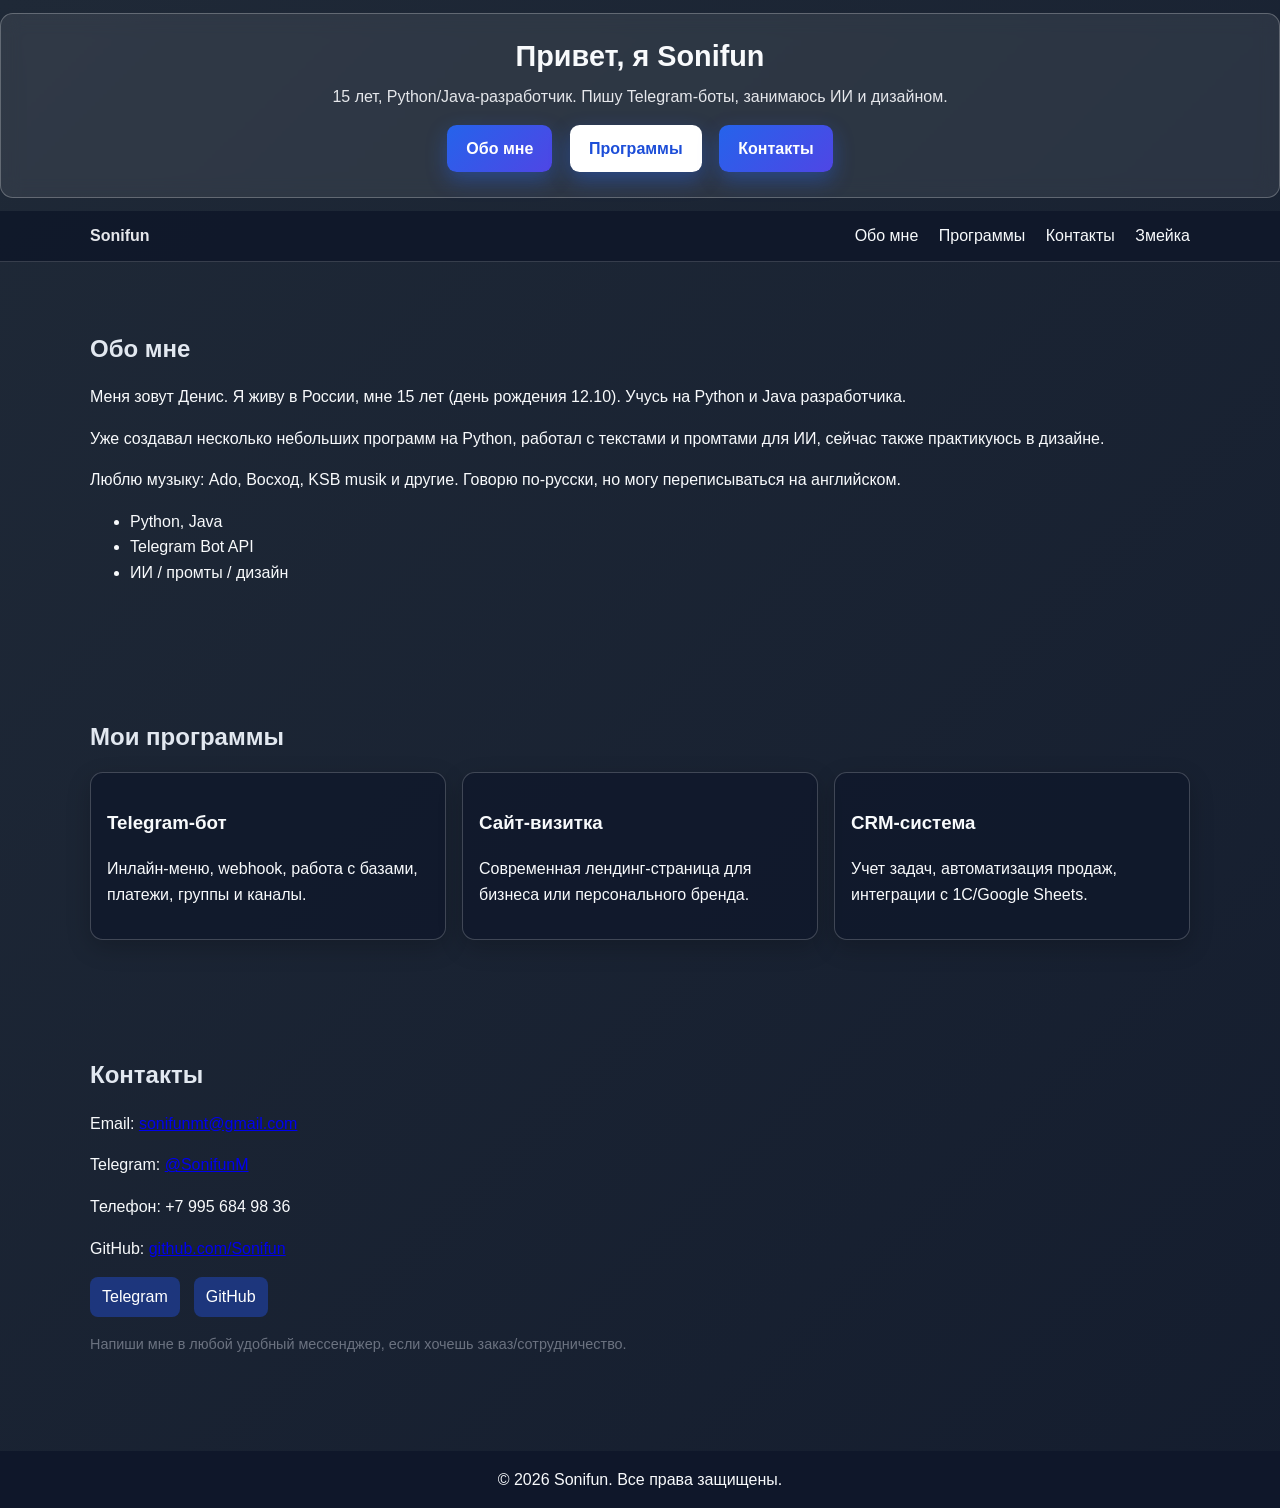
==== index.html @ 6373eb7e "Initial website version" ====
<!DOCTYPE html>
<html lang="ru">
<head>
    <meta charset="UTF-8" />
    <meta name="viewport" content="width=device-width, initial-scale=1.0" />
    <title>Мой персональный сайт</title>
    <link rel="stylesheet" href="style.css" />
</head>
<body>
    <header class="hero" id="home">
        <div class="container">
            <h1>Привет, я Sonifun</h1>
            <p>15 лет, Python/Java-разработчик. Пишу Telegram-боты, занимаюсь ИИ и дизайном.</p>
            <a class="btn" href="about.html">Обо мне</a>
            <a class="btn btn-light" href="programs.html">Программы</a>
            <a class="btn" href="contact.html">Контакты</a>
        </div>
    </header>

    <nav class="topnav" id="navbar">
        <div class="container nav-wrap">
            <a href="index.html" class="logo">Sonifun</a>
            <div class="menu">
                <a href="about.html">Обо мне</a>
                <a href="programs.html">Программы</a>
                <a href="contact.html">Контакты</a>
                <a href="snake.html">Змейка</a>
            </div>
        </div>
    </nav>

    <main class="container">
        <section id="about" class="section">
            <h2>Обо мне</h2>
            <p>Меня зовут Денис. Я живу в России, мне 15 лет (день рождения 12.10). Учусь на Python и Java разработчика.</p>
            <p>Уже создавал несколько небольших программ на Python, работал с текстами и промтами для ИИ, сейчас также практикуюсь в дизайне.</p>
            <p>Люблю музыку: Ado, Восход, KSB musik и другие. Говорю по-русски, но могу переписываться на английском.</p>
            <ul>
                <li>Python, Java</li>
                <li>Telegram Bot API</li>
                <li>ИИ / промты / дизайн</li>
            </ul>
        </section>

        <section id="programs" class="section">
            <h2>Мои программы</h2>
            <div class="grid3">
                <article class="card">
                    <h3>Telegram-бот</h3>
                    <p>Инлайн-меню, webhook, работа с базами, платежи, группы и каналы.</p>
                </article>
                <article class="card">
                    <h3>Сайт-визитка</h3>
                    <p>Современная лендинг-страница для бизнеса или персонального бренда.</p>
                </article>
                <article class="card">
                    <h3>CRM-система</h3>
                    <p>Учет задач, автоматизация продаж, интеграции с 1С/Google Sheets.</p>
                </article>
            </div>
        </section>



        <section id="contact" class="section">
            <h2>Контакты</h2>
            <p>Email: <a href="mailto:sonifunmt@gmail.com">sonifunmt@gmail.com</a></p>
            <p>Telegram: <a href="https://t.me/SonifunM">@SonifunM</a></p>
            <p>Телефон: +7 995 684 98 36</p>
            <p>GitHub: <a href="https://github.com/Sonifun">github.com/Sonifun</a></p>
            <div class="social">
                <a href="https://t.me/SonifunM">Telegram</a>
                <a href="https://github.com/Sonifun">GitHub</a>
            </div>
            <p class="note">Напиши мне в любой удобный мессенджер, если хочешь заказ/сотрудничество.</p>
        </section>
    </main>

    <footer class="footer">
        <div class="container">© 2026 Sonifun. Все права защищены.</div>
    </footer>
    <script>
        document.querySelectorAll('a[href^="#"]').forEach(anchor => {
            anchor.addEventListener('click', function (e) {
                e.preventDefault();
                document.querySelector(this.getAttribute('href')).scrollIntoView({ behavior: 'smooth' });
            });
        });
    </script>
</body>
</html>
---- style.css ----
* {
    box-sizing: border-box;
}
body {
    margin: 0;
    font-family: 'Segoe UI', Tahoma, Geneva, Verdana, sans-serif;
    color: #f8fafc;
    background: linear-gradient(135deg, #1f2937, #0f172a, #1d4ed8);
    background-size: 300% 300%;
    animation: gradientShift 12s ease infinite;
    line-height: 1.6;
}

@keyframes gradientShift {
    0% { background-position: 0% 50%; }
    50% { background-position: 100% 50%; }
    100% { background-position: 0% 50%; }
}

.container {
    width: min(1100px, 90%);
    margin: 0 auto;
}
.topnav {
    position: sticky;
    top: 0;
    background: rgba(15, 23, 42, 0.88);
    border-bottom: 1px solid rgba(255, 255, 255, 0.16);
    z-index: 99;
}
.nav-wrap {
    display: flex;
    justify-content: space-between;
    align-items: center;
    padding: 0.75rem 0;
}
.logo {
    font-weight: 700;
    color: #e5e7eb;
    text-decoration: none;
}
.menu a {
    margin-left: 1rem;
    color: #f8fafc;
    text-decoration: none;
    font-weight: 500;
}
.menu a:hover {
    color: #a5b4fc;
}
.hero {
    background: rgba(255, 255, 255, 0.08);
    border: 1px solid rgba(255, 255, 255, 0.25);
    backdrop-filter: blur(10px);
    color: #f8fafc;
    padding: 1.2rem 0.8rem;
    margin: 0.8rem 0;
    text-align: center;
    border-radius: 0.8rem;
}
.hero h1 {
    margin: 0 0 0.3rem;
    font-size: 1.8rem;
}
.hero p {
    margin: 0 0 0.6rem;
    color: #e5e7eb;
}
.hero .btn,
.btn {
    display: inline-block;
    padding: 0.65rem 1.2rem;
    border-radius: 0.6rem;
    text-decoration: none;
    font-weight: 600;
    margin: 0.4rem;
    transition: transform 0.25s ease, box-shadow 0.25s ease, background 0.25s ease;
}
.btn {
    background: linear-gradient(135deg, #2563eb, #4f46e5);
    color: #fff;
    box-shadow: 0 8px 20px rgba(37, 99, 235, 0.4);
}
.btn:hover {
    transform: translateY(-2px) scale(1.02);
    box-shadow: 0 14px 28px rgba(37, 99, 235, 0.55);
    background: linear-gradient(135deg, #4f46e5, #2563eb);
}
.btn-light {
    background: #ffffff;
    color: #1d4ed8;
}
.btn-light:hover {
    transform: translateY(-2px) scale(1.02);
    box-shadow: 0 14px 28px rgba(59, 130, 246, 0.4);
}

.section {
    padding: 3rem 0;
}
.section h2 {
    margin-bottom: 1rem;
    color: #e2e8f0;
}
.grid2,
.grid3 {
    display: grid;
    gap: 1rem;
}
.grid2 {
    grid-template-columns: repeat(auto-fit, minmax(240px, 1fr));
}
.grid3 {
    grid-template-columns: repeat(auto-fit, minmax(220px, 1fr));
}
.card,
.project-card {
    border-radius: 0.8rem;
    padding: 1rem;
    background: rgba(15, 23, 42, 0.72);
    border: 1px solid rgba(255, 255, 255, 0.2);
    box-shadow: 0 8px 24px rgba(0, 0, 0, 0.2);
    color: #f8fafc;
    transition: transform 0.25s ease, box-shadow 0.25s ease;
}
.card:hover,
.project-card:hover {
    transform: translateY(-5px) scale(1.01);
    box-shadow: 0 12px 30px rgba(0, 0, 0, 0.35);
}
.contact {
    padding: 1rem;
    background: rgba(15, 23, 42, 0.86);
    border: 1px solid rgba(255, 255, 255, 0.18);
    border-radius: 0.8rem;
    color: #f8fafc;
}
.contact a {
    color: #93c5fd;
    text-decoration: underline;
}
.social a {
    display: inline-block;
    margin-right: 0.6rem;
    padding: 0.45rem 0.75rem;
    border-radius: 0.5rem;
    background: rgba(30, 58, 138, 0.85);
    color: #ffffff;
    text-decoration: none;
    transition: transform 0.2s ease, background 0.2s ease;
}
.social a:hover {
    transform: translateY(-2px);
    background: rgba(59, 130, 246, 0.95);
}

.game-controls {
    margin-top: 0.8rem;
}

.control-table {
    margin-top: 0.8rem;
    display: inline-block;
    border: 1px solid rgba(255,255,255,0.33);
    border-radius: 0.6rem;
    background: rgba(15,23,42,0.75);
    animation: pulse 2s ease-in-out infinite;
}

.control-table table {
    margin: 0.6rem;
    border-collapse: collapse;
    color: #e2e8f0;
}

.control-table td {
    border: 1px solid rgba(255,255,255,0.2);
    padding: 8px 12px;
    font-weight: 600;
}

@keyframes pulse {
    0%, 100% { box-shadow: 0 0 16px rgba(56, 189, 248, 0.2); }
    50% { box-shadow: 0 0 30px rgba(56, 189, 248, 0.4); }
}
.footer {
    background: #0f172a;
    color: #f8fafc;
    text-align: center;
    padding: 1rem 0;
    margin-top: 2rem;
}
.note {
    margin-top: 1rem;
    font-size: 0.9rem;
    color: #6b7280;
}
@media (max-width: 768px) {
    .nav-wrap {
        flex-direction: column;
        align-items: flex-start;
    }
    .menu a {
        margin: 0.4rem 0;
    }
}
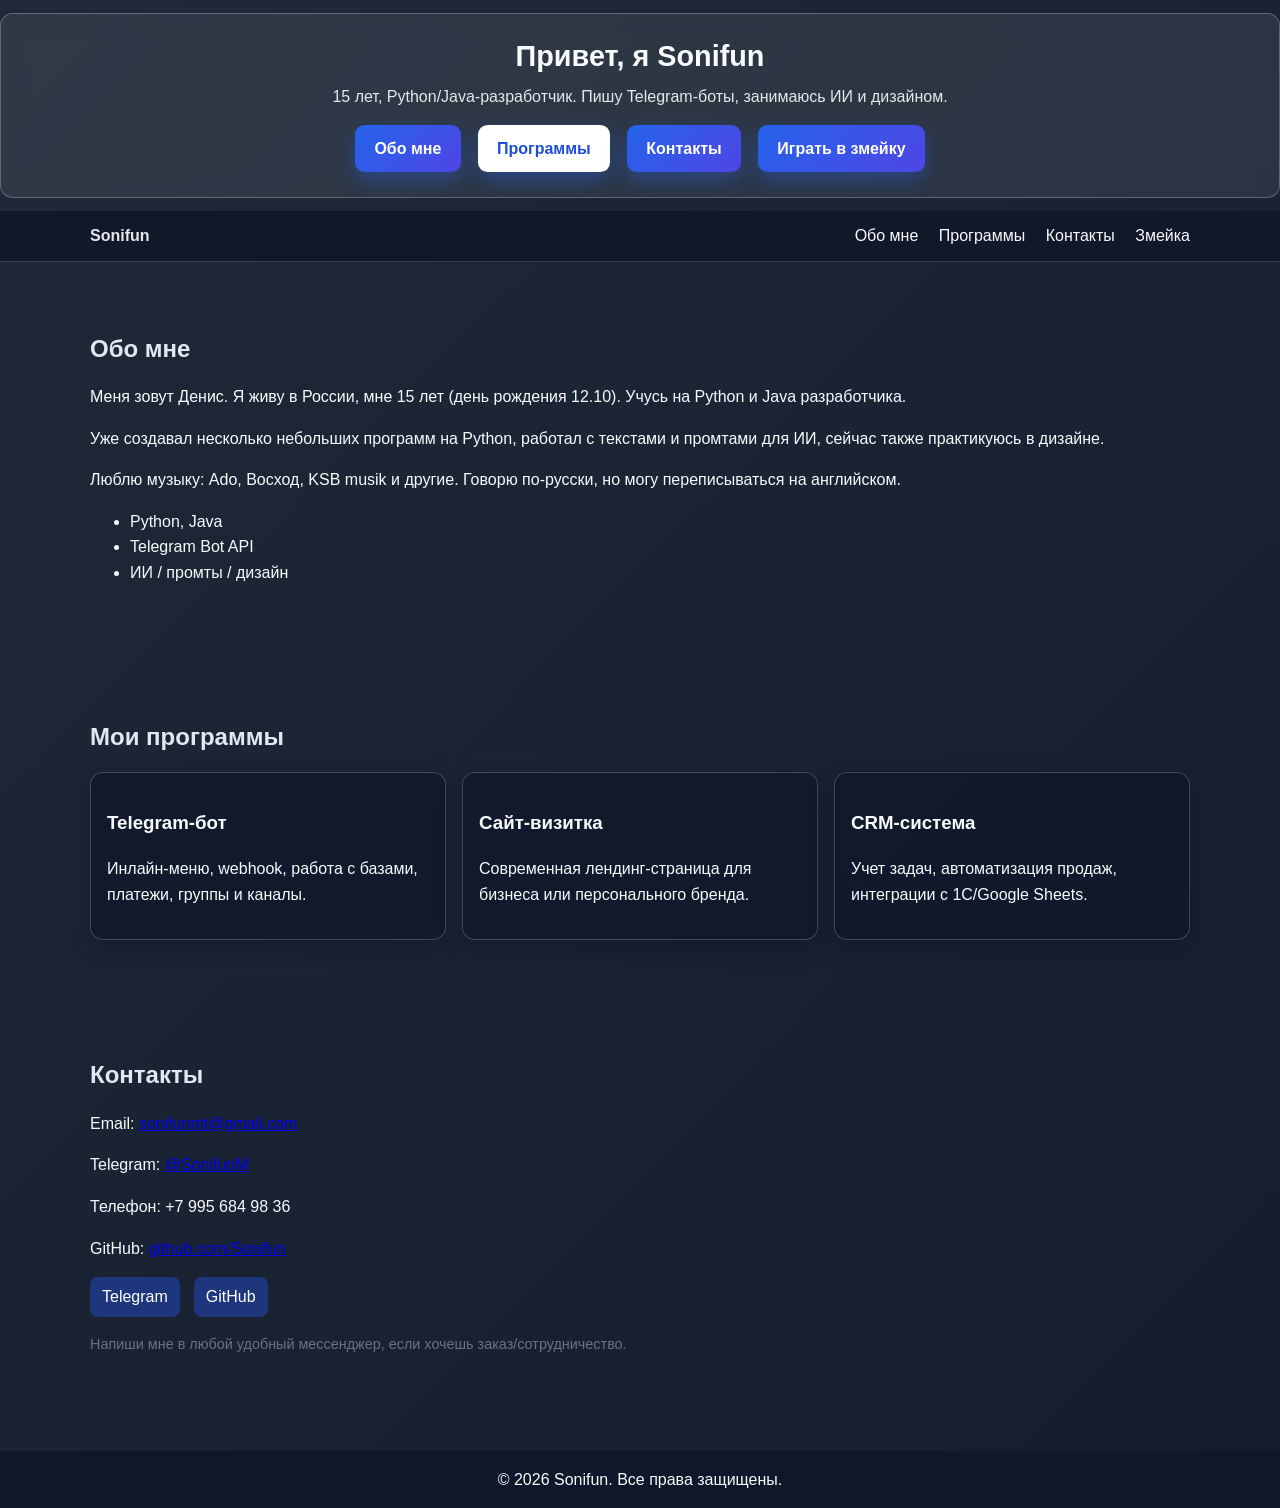
==== commit 7fd5371e: "Update site structure" ====
--- a/index.html
+++ b/index.html
@@ -4,6 +4,7 @@
     <meta charset="UTF-8" />
     <meta name="viewport" content="width=device-width, initial-scale=1.0" />
     <title>Мой персональный сайт</title>
+    <link rel="icon" href="favicon.ico" type="image/x-icon" />
     <link rel="stylesheet" href="style.css" />
 </head>
 <body>
@@ -11,9 +12,10 @@
         <div class="container">
             <h1>Привет, я Sonifun</h1>
             <p>15 лет, Python/Java-разработчик. Пишу Telegram-боты, занимаюсь ИИ и дизайном.</p>
-            <a class="btn" href="about.html">Обо мне</a>
-            <a class="btn btn-light" href="programs.html">Программы</a>
-            <a class="btn" href="contact.html">Контакты</a>
+            <a class="btn" href="#about">Обо мне</a>
+            <a class="btn btn-light" href="#programs">Программы</a>
+            <a class="btn" href="#contact">Контакты</a>
+            <a class="btn" href="snake.html">Играть в змейку</a>
         </div>
     </header>
 
@@ -21,9 +23,9 @@
         <div class="container nav-wrap">
             <a href="index.html" class="logo">Sonifun</a>
             <div class="menu">
-                <a href="about.html">Обо мне</a>
-                <a href="programs.html">Программы</a>
-                <a href="contact.html">Контакты</a>
+                <a href="#about">Обо мне</a>
+                <a href="#programs">Программы</a>
+                <a href="#contact">Контакты</a>
                 <a href="snake.html">Змейка</a>
             </div>
         </div>
